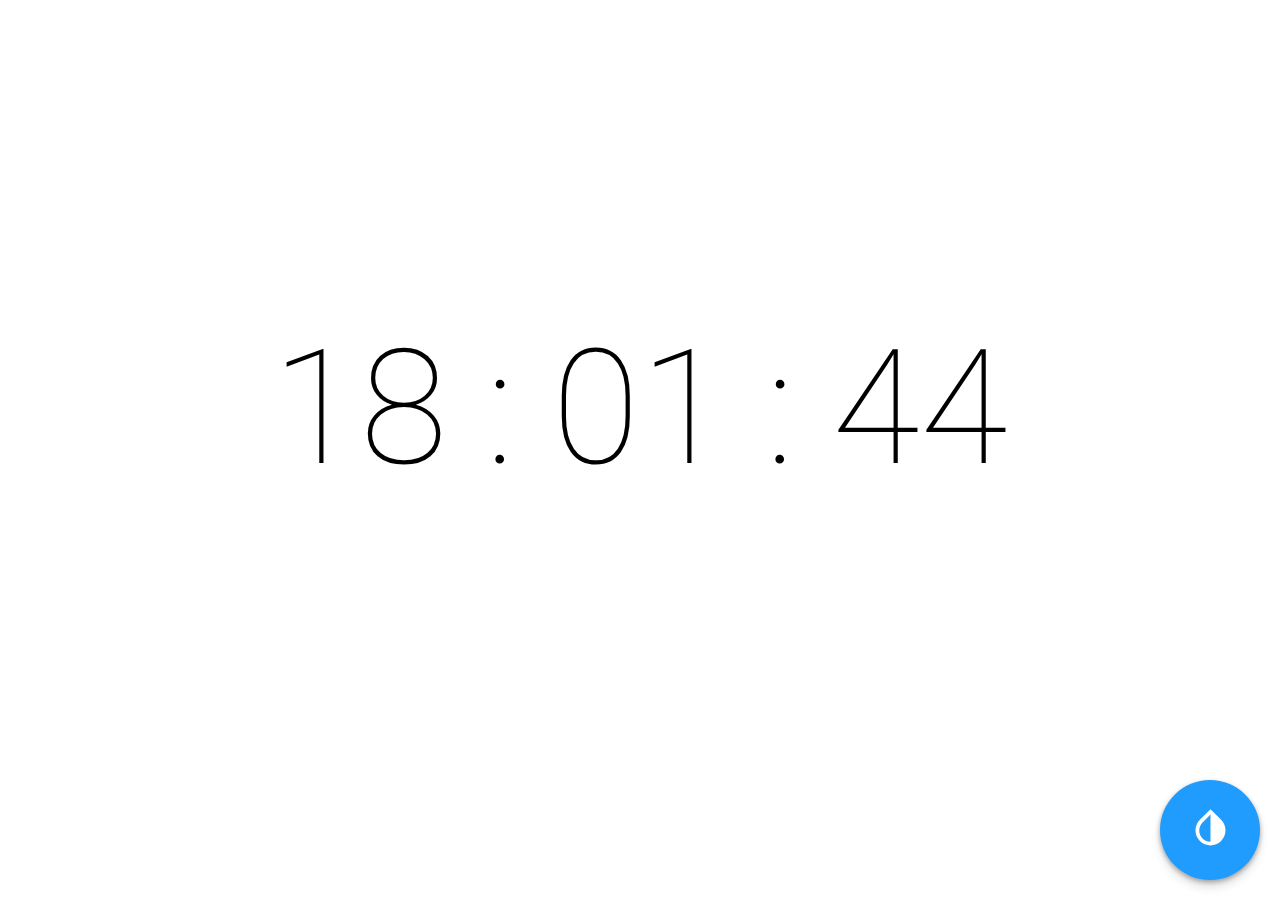
==== public/index.html @ 49fa8569 "u p d a t e s" ====
<!DOCTYPE html>
<html lang="en" id="html">
    <head>
        <script async src="https://www.googletagmanager.com/gtag/js?id=UA-102061482-3"></script>
        <script>
            window.dataLayer = window.dataLayer || [];
            function gtag(){dataLayer.push(arguments);}
            gtag('js', new Date());
            gtag('config', 'UA-102061482-3');
        </script>

        <link rel="canonical" href="https://clockjs.tk">
        <meta name="viewport" content="width=device-width, initial-scale=1.0">
        <link rel="manifest" href="manifest.json">

        <meta charset='UTF-8'>
        <meta name="msapplication-TileColor" content="#080826">
        <meta name="theme-color" content="#080826">
        <meta name="author" content="Andreas Tsatsanis">
        <meta name="og:name" content="Andreas Tsatsanis">
        <meta property="og:title" content="Home">
        <meta property="og:site_name" content="https://clockjs.tk">
        <meta property="og:type" content="website">
        <meta name='keywords' content='clock, js, clockjs, time, hour, hours, minute, minutes, second, seconds'>
        <meta name='description' content='A Unviversal Clock'>
        <meta name='subject' content='Clock'>
        <meta name='copyright' content='Andreasaoneo'>
        <meta name='language' content='EN'>
        <meta name='topic' content='time'>
        <meta name='summary' content='A Clock'>
        <meta name='Classification ' content='Productivity'>
        <meta name='author' content='Andreasaoneo'>
        <meta name='designer' content='Andreasaoneo'>
        <meta name='owner' content='Andreasaoneo'>
        <meta name='url' content='http://clockjs.tk'>
        <meta name='identifier-URL ' content='http://clockjs.tk'>
        <meta name='directory' content='submission'>
        <meta name='pagename' content='Clock'>
        <meta name='category' content='Clock'>
        <meta name='coverage' content='Worldwide'>
        <meta name='distribution' content='Global'>
        <meta name='rating' content='General'>
        <meta name='subtitle' content='A Unviversal Clock'>
        <meta name='target' content='all'>
        <meta name='HandheldFriendly' content='True'>
        <meta name='medium' content='clock'>
        <meta name='pageKey' content='clock'>
        <meta itemprop='name' content='clock'>
        <meta http-equiv='Expires' content='0'>
        <meta name="apple-mobile-web-app-title" content="Clock">
        <meta name='apple-mobile-web-app-capable' content='yes'>
        <meta name='apple-touch-fullscreen' content='yes'>
        <meta name='apple-mobile-web-app-status-bar-style' content='white'>
        <meta name='viewport' content='width=device-width' width='device-width' initial-scale='1.0' maximum-scale='1.0' user-scalable='yes'>

        <title> Clock </title>
        <link rel="icon" href="images/icon.png">
        <link href="https://fonts.googleapis.com/icon?family=Material+Icons" rel="stylesheet">
        <style>
            @font-face { 
                font-family: 'Roboto'; 
                font-style: normal; 
                font-weight: 100; 
                src: local('Roboto Thin'), local('Roboto-Thin'), url('images/roboto.woff2') format('woff2'); 
                unicode-range: U+0000-00FF, U+0131, U+0152-0153, U+02BB-02BC, U+02C6, U+02DA, U+02DC, U+2000-206F, U+2074, U+20AC, U+2122, U+2191, U+2193, U+2212, U+2215, U+FEFF, U+FFFD;
            }
            /* @font-face {
                font-family: 'Material Icons';
                font-style: normal;
                font-weight: 400;
                src: url('images/icons.woff2') format('woff2');
            } */
            html {
                width: 100vw;
                height: 100vh;
                background-color: #ffffff;
            }
            /* .material-icons {
                font-family: 'Material Icons';
                font-weight: normal;
                font-style: normal;
                font-size: 24px;
                line-height: 1;
                letter-spacing: normal;
                text-transform: none;
                display: inline-block;
                white-space: nowrap;
                word-wrap: normal;
                direction: ltr;
                font-feature-settings: 'liga';
                -webkit-font-feature-settings: 'liga';
                -webkit-font-smoothing: antialiased;
            } */
            * {
                transition: 500ms cubic-bezier(.47, -0.88, .54, 1.74);
            }
            *::selection { 
                background-color: rgba(255, 54, 131, 0.71); 
            } 
            #clock { 
                text-align: center; 
                width: 100%; 
                height: 30vh; 
                margin: 35vh 0; 
                font-size: 10em; 
                font-family: 'Roboto', sans-serif; 
                font-weight: 100; 
            }
            #invert {
                position: fixed;
                bottom: 20px;
                right: 20px;
                width: 100px;
                height: 100px;
                background-color: #209cff;
                border-radius: 100%;
                box-shadow: 0 2px 5px #00000050, 0 7px 10px #00000020;
                transition: 350ms ease;
                display: flex;
                align-items: center;
                justify-content: center;
            }
            #invert img {
                width: 45px;
                height: 45px;
                margin: 0;
                padding: 0 0 5px 0;
            }
            #invert:hover {
                transform: translateY(-5px);
                box-shadow: 0 7px 10px #00000050, 0 12px 15px #00000020;
            }
            #invert:active {
                transform: translateY(-3px);
                box-shadow: 0 7px 10px #00000050, 0 12px 15px #00000020;
                background-color: #0070cc;
            }
        </style>
    </head>
    <body >
        
        <h1 id="clock"> time </h1>
        
        <div id="invert" onclick="if (inverted) { inverted = false; } else { inverted = true; }">
            <img src="images/invert.svg" alt="invert">
        </div>
        
        

        <script src="/__/firebase/4.13.0/firebase-app.js"></script>
        <script src="/__/firebase/init.js"></script>
        <script>

            // Register a service worker
            if (navigator.serviceWorker.controller) {
                    console.log('Active service worker found, no need to register')
            } else {
                //Register the ServiceWorker
                navigator.serviceWorker.register('serviceWorker.js', {
                    scope: './'
                }).then(function (reg) {
                    console.log('Service worker has been registered for scope:' + reg.scope);
                });
            }


            var invertBtn = document.getElementById('invert');
            var inverted = false;

            invertBtn.addEventListener('click', () => {
                console.log('clicked!');
                console.log(inverted);
                if (inverted === false) {
                    inverted = true;
                    console.log(inverted);
                    invertBtn.style.backgroundColor = '#0070cc';
                } else {
                    inverted = false;
                    console.log(inverted);
                    invertBtn.style.backgroundColor = '#209cff';
                }
            });

            var clock = document.getElementById('clock');
            var html = document.getElementById('html');

            function update() {
                var time = new Date();
                var hours = time.getHours().toString();
                var mins = time.getMinutes().toString();
                var secs = time.getSeconds().toString();
                
                if (hours.length < 2) {
                    hours = '0' + hours;
                }
                if (mins.length < 2) {
                    mins = '0' + mins;
                }
                if (secs.length < 2) {
                    secs = '0' + secs;
                }
                clock.textContent = hours + ' : ' + mins + ' : ' + secs;

                if (inverted) {
                    html.style.backgroundColor = '#' + (hours * 2) + (mins * 1.5) + (secs * 1.5);
                    clock.style.color = '#ffffff';
                } else {
                    html.style.backgroundColor = '#ffffff';
                    clock.style.color = '#' + (hours * 2) + (mins * 1.5) + (secs * 1.5);
                }
            }
            update();
            setInterval(update, 1000);
        </script>        
    </body>
</html>
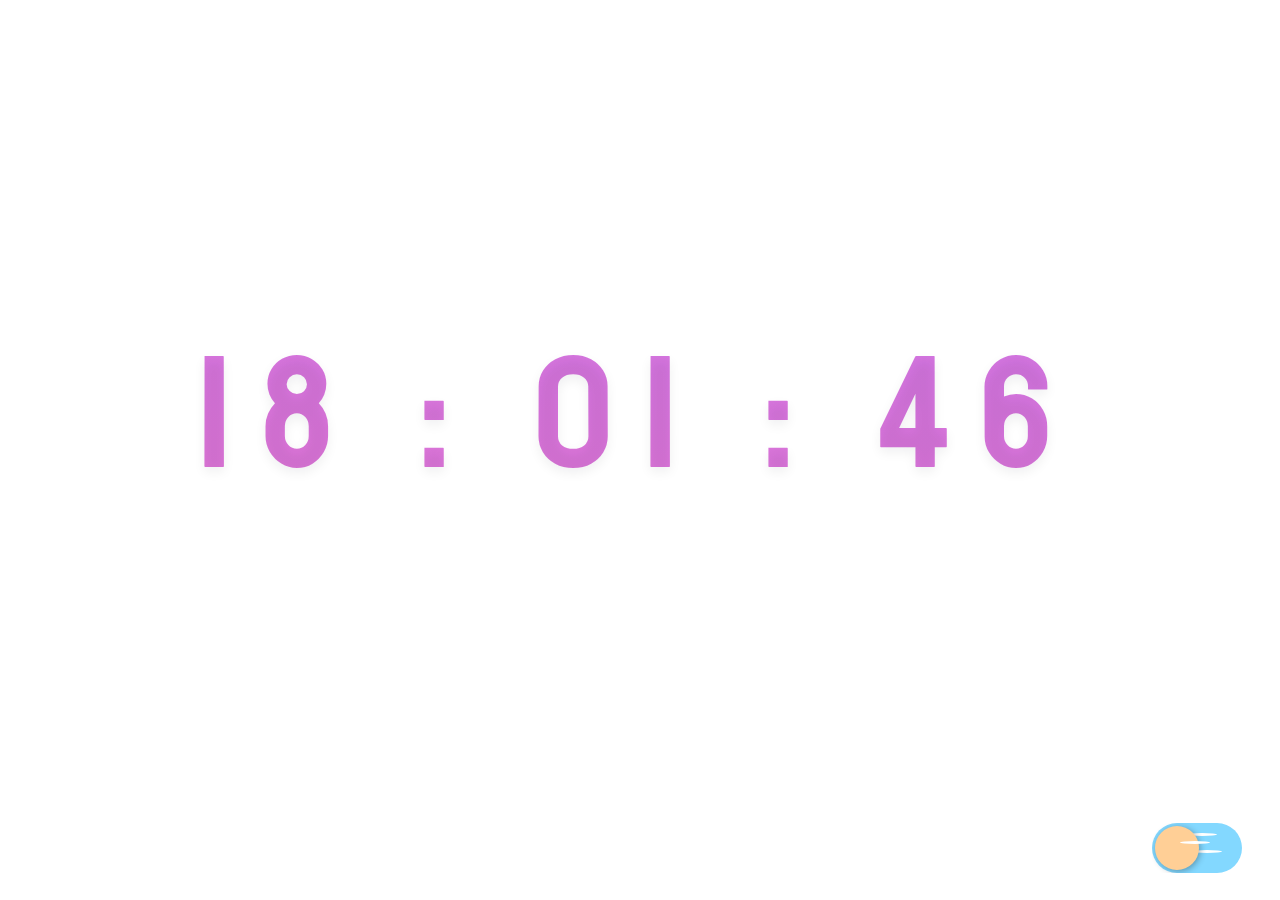
==== commit 8a674671: "Made clock pretty" ====
--- a/public/index.html
+++ b/public/index.html
@@ -1,5 +1,5 @@
 <!DOCTYPE html>
-<html lang="en" id="html">
+<html lang="en" id="h">
     <head>
         <script async src="https://www.googletagmanager.com/gtag/js?id=UA-102061482-3"></script>
         <script>
@@ -55,44 +55,17 @@
 
         <title> Clock </title>
         <link rel="icon" href="images/icon.png">
-        <link href="https://fonts.googleapis.com/icon?family=Material+Icons" rel="stylesheet">
+        <link href="https://fonts.googleapis.com/css?family=Staatliches" rel="stylesheet">
         <style>
-            @font-face { 
-                font-family: 'Roboto'; 
-                font-style: normal; 
-                font-weight: 100; 
-                src: local('Roboto Thin'), local('Roboto-Thin'), url('images/roboto.woff2') format('woff2'); 
-                unicode-range: U+0000-00FF, U+0131, U+0152-0153, U+02BB-02BC, U+02C6, U+02DA, U+02DC, U+2000-206F, U+2074, U+20AC, U+2122, U+2191, U+2193, U+2212, U+2215, U+FEFF, U+FFFD;
-            }
-            /* @font-face {
-                font-family: 'Material Icons';
-                font-style: normal;
-                font-weight: 400;
-                src: url('images/icons.woff2') format('woff2');
-            } */
             html {
                 width: 100vw;
                 height: 100vh;
                 background-color: #ffffff;
-            }
-            /* .material-icons {
-                font-family: 'Material Icons';
-                font-weight: normal;
-                font-style: normal;
-                font-size: 24px;
-                line-height: 1;
-                letter-spacing: normal;
-                text-transform: none;
-                display: inline-block;
-                white-space: nowrap;
-                word-wrap: normal;
-                direction: ltr;
-                font-feature-settings: 'liga';
-                -webkit-font-feature-settings: 'liga';
-                -webkit-font-smoothing: antialiased;
-            } */
+                transition: 2s cubic-bezier(.55,-0.71,.44,1.76);
+            }
             * {
                 transition: 500ms cubic-bezier(.47, -0.88, .54, 1.74);
+                font-family: 'Staatliches', monospace;
             }
             *::selection { 
                 background-color: rgba(255, 54, 131, 0.71); 
@@ -103,51 +76,200 @@
                 height: 30vh; 
                 margin: 35vh 0; 
                 font-size: 10em; 
-                font-family: 'Roboto', sans-serif; 
-                font-weight: 100; 
-            }
-            #invert {
-                position: fixed;
-                bottom: 20px;
-                right: 20px;
-                width: 100px;
-                height: 100px;
-                background-color: #209cff;
+                font-weight: 100;
+                letter-spacing: 30px;
+                text-shadow: 0px 5px 12px #0e021b10;
+                font-family: 'Staatliches', monospace;
+            }
+            .toggleWrapper {
+                position: absolute;
+                bottom: 3%;
+                right: 3%;
+                overflow: hidden;
+                padding: 0;
+            }
+            .toggleWrapper input {
+                position: absolute;
+                left: -99em;
+            }
+            .toggle {
+                cursor: pointer;
+                display: inline-block;
+                position: relative;
+                width: 90px;
+                height: 50px;
+                background-color: #83D8FF;
+                border-radius: 84px;
+                transition: background-color 200ms cubic-bezier(0.445, 0.05, 0.55, 0.95);
+            }
+            .toggle__handler {
+                display: inline-block;
+                position: relative;
+                z-index: 1;
+                top: 3px;
+                left: 3px;
+                width: 44px;
+                height: 44px;
+                background-color: #FFCF96;
+                border-radius: 50px;
+                box-shadow: 0 2px 6px rgba(0, 0, 0, 0.3);
+                transition: all 400ms cubic-bezier(0.68, -0.55, 0.265, 1.55);
+                transform: rotate(-45deg);
+            }
+            .toggle__handler .crater {
+                position: absolute;
+                background-color: #E8CDA5;
+                opacity: 0;
+                transition: opacity 200ms ease-in-out;
                 border-radius: 100%;
-                box-shadow: 0 2px 5px #00000050, 0 7px 10px #00000020;
-                transition: 350ms ease;
-                display: flex;
-                align-items: center;
-                justify-content: center;
-            }
-            #invert img {
-                width: 45px;
-                height: 45px;
-                margin: 0;
-                padding: 0 0 5px 0;
-            }
-            #invert:hover {
-                transform: translateY(-5px);
-                box-shadow: 0 7px 10px #00000050, 0 12px 15px #00000020;
-            }
-            #invert:active {
-                transform: translateY(-3px);
-                box-shadow: 0 7px 10px #00000050, 0 12px 15px #00000020;
-                background-color: #0070cc;
+            }
+            .toggle__handler .crater--1 {
+                top: 18px;
+                left: 10px;
+                width: 4px;
+                height: 4px;
+            }
+            .toggle__handler .crater--2 {
+                top: 28px;
+                left: 22px;
+                width: 6px;
+                height: 6px;
+            }
+            .toggle__handler .crater--3 {
+                top: 10px;
+                left: 25px;
+                width: 8px;
+                height: 8px;
+            }
+            .star {
+                position: absolute;
+                background-color: #ffffff;
+                transition: all 300ms cubic-bezier(0.445, 0.05, 0.55, 0.95);
+                border-radius: 50%;
+            }
+            .star--1 {
+                top: 10px;
+                left: 35px;
+                z-index: 0;
+                width: 30px;
+                height: 3px;
+            }
+            .star--2 {
+                top: 18px;
+                left: 28px;
+                z-index: 1;
+                width: 30px;
+                height: 3px;
+            }
+            .star--3 {
+                top: 27px;
+                left: 40px;
+                z-index: 0;
+                width: 30px;
+                height: 3px;
+            }
+            .star--4,
+            .star--5,
+            .star--6 {
+                opacity: 0;
+                transition: all 300ms 0 cubic-bezier(0.445, 0.05, 0.55, 0.95);
+            }
+            .star--4 {
+                top: 16px;
+                left: 11px;
+                z-index: 0;
+                width: 2px;
+                height: 2px;
+                transform: translate3d(3px, 0, 0);
+            }
+            .star--5 {
+                top: 32px;
+                left: 17px;
+                z-index: 0;
+                width: 3px;
+                height: 3px;
+                transform: translate3d(3px, 0, 0);
+            }
+            .star--6 {
+                top: 36px;
+                left: 28px;
+                z-index: 0;
+                width: 2px;
+                height: 2px;
+                transform: translate3d(3px, 0, 0);
+            }
+            input:checked + .toggle {
+                background-color: #749DD6;
+            }
+            input:checked + .toggle:before {
+                color: #749ED7;
+            }
+            input:checked + .toggle:after {
+                color: #ffffff;
+            }
+            input:checked + .toggle .toggle__handler {
+                background-color: #FFE5B5;
+                transform: translate3d(40px, 0, 0) rotate(0);
+            }
+            input:checked + .toggle .toggle__handler .crater {
+                opacity: 1;
+            }
+            input:checked + .toggle .star--1 {
+                width: 2px;
+                height: 2px;
+            }
+            input:checked + .toggle .star--2 {
+                width: 4px;
+                height: 4px;
+                transform: translate3d(-5px, 0, 0);
+            }
+            input:checked + .toggle .star--3 {
+                width: 2px;
+                height: 2px;
+                transform: translate3d(-7px, 0, 0);
+            }
+            input:checked + .toggle .star--4,
+            input:checked + .toggle .star--5,
+            input:checked + .toggle .star--6 {
+                opacity: 1;
+                transform: translate3d(0, 0, 0);
+            }
+            input:checked + .toggle .star--4 {
+                transition: all 300ms 200ms cubic-bezier(0.445, 0.05, 0.55, 0.95);
+            }
+            input:checked + .toggle .star--5 {
+                transition: all 300ms 300ms cubic-bezier(0.445, 0.05, 0.55, 0.95);
+            }
+            input:checked + .toggle .star--6 {
+                transition: all 300ms 400ms cubic-bezier(0.445, 0.05, 0.55, 0.95);
             }
         </style>
     </head>
-    <body >
+    <body onclick="copyToClipboard(`linear-gradient(${color2},${color})`);">
         
-        <h1 id="clock"> time </h1>
+        <h1 id="clock"> 00 : 00 : 00 </h1>
         
-        <div id="invert" onclick="if (inverted) { inverted = false; } else { inverted = true; }">
-            <img src="images/invert.svg" alt="invert">
+        <div class="toggleWrapper" onclick="openFullscreen();">
+            <input type="checkbox" class="dn" id="dn" />
+            <label for="dn" class="toggle">
+                <span class="toggle__handler">
+                    <span class="crater crater--1"></span>
+                    <span class="crater crater--2"></span>
+                    <span class="crater crater--3"></span>
+                </span>
+                <span class="star star--1"></span>
+                <span class="star star--2"></span>
+                <span class="star star--3"></span>
+                <span class="star star--4"></span>
+                <span class="star star--5"></span>
+                <span class="star star--6"></span>
+            </label>
         </div>
         
         
 
         <script src="/__/firebase/4.13.0/firebase-app.js"></script>
+        <script src="/__/firebase/4.13.0/firebase-messaging.js"></script>
         <script src="/__/firebase/init.js"></script>
         <script>
 
@@ -162,27 +284,63 @@
                     console.log('Service worker has been registered for scope:' + reg.scope);
                 });
             }
-
-
-            var invertBtn = document.getElementById('invert');
-            var inverted = false;
-
-            invertBtn.addEventListener('click', () => {
-                console.log('clicked!');
-                console.log(inverted);
-                if (inverted === false) {
-                    inverted = true;
-                    console.log(inverted);
-                    invertBtn.style.backgroundColor = '#0070cc';
-                } else {
-                    inverted = false;
-                    console.log(inverted);
-                    invertBtn.style.backgroundColor = '#209cff';
-                }
-            });
+            // firebase.initializeApp({
+            //     messagingSenderId: ""
+            // });
+            // try {
+            //     const messaging = firebase.messaging();
+            //     messaging.requestPermission();
+            //     const token = messaging.getToken();
+            //     console.log('token:', token);
+            // } catch (error) {
+            //     console.error(error);
+            // }
+            
+
+            const copyToClipboard = (str) => {
+                const el = document.createElement('textarea');
+                el.value = str;
+                document.body.appendChild(el);
+                el.select();
+                document.execCommand('copy');
+                document.body.removeChild(el);
+            };
+
+            /* Get the documentElement (<html>) to display the page in fullscreen */
+            var elem = document.documentElement;
+
+            /* View in fullscreen */
+            function openFullscreen() {
+                if (elem.requestFullscreen) {
+                    elem.requestFullscreen();
+                } else if (elem.mozRequestFullScreen) { /* Firefox */
+                    elem.mozRequestFullScreen();
+                } else if (elem.webkitRequestFullscreen) { /* Chrome, Safari and Opera */
+                    elem.webkitRequestFullscreen();
+                } else if (elem.msRequestFullscreen) { /* IE/Edge */
+                    elem.msRequestFullscreen();
+                }
+            }
+
+            /* Close fullscreen */
+            function closeFullscreen() {
+                if (document.exitFullscreen) {
+                    document.exitFullscreen();
+                } else if (document.mozCancelFullScreen) { /* Firefox */
+                    document.mozCancelFullScreen();
+                } else if (document.webkitExitFullscreen) { /* Chrome, Safari and Opera */
+                    document.webkitExitFullscreen();
+                } else if (document.msExitFullscreen) { /* IE/Edge */
+                    document.msExitFullscreen();
+                }
+            }
+
+            var check = document.getElementById('dn');
 
             var clock = document.getElementById('clock');
-            var html = document.getElementById('html');
+            let html = document.getElementById('h');
+            let color;
+            let dir;
 
             function update() {
                 var time = new Date();
@@ -200,17 +358,31 @@
                     secs = '0' + secs;
                 }
                 clock.textContent = hours + ' : ' + mins + ' : ' + secs;
-
-                if (inverted) {
-                    html.style.backgroundColor = '#' + (hours * 2) + (mins * 1.5) + (secs * 1.5);
+                let r = 115 + (parseFloat(hours) * (125 / 24));
+                let g = 115 + (parseFloat(mins) * (125 / 59));
+                let b = 150 + (parseFloat(secs) * (100 / 59));
+                color = `rgb(${r},${g},${b})`;
+                color2 = `rgb(${b},${g},${r})`;
+                dir = parseFloat(hours) * parseFloat(mins) * (360/1440);
+                // console.log(`Checked: ${check.checked}`);
+                // console.log(color);
+                // console.log(color2);
+                // console.log(dir);
+                if (check.checked) {
+                    html.style.background = `linear-gradient(${dir}deg,${color2},${color})`;
                     clock.style.color = '#ffffff';
+                    clock.style.background = '#ffffff00';
+                    clock.style.webkitTextFillColor = 'white';
                 } else {
-                    html.style.backgroundColor = '#ffffff';
-                    clock.style.color = '#' + (hours * 2) + (mins * 1.5) + (secs * 1.5);
-                }
+                    html.style.background = '#ffffff';
+                    clock.style.background = `linear-gradient(${dir}deg,${color2},${color})`;
+                    clock.style.webkitTextFillColor = 'transparent';
+                    clock.style.webkitBackgroundClip = 'text';
+                }
+                
             }
             update();
-            setInterval(update, 1000);
-        </script>        
+            setInterval(update, 100);
+        </script>      
     </body>
-</html>+</html>
